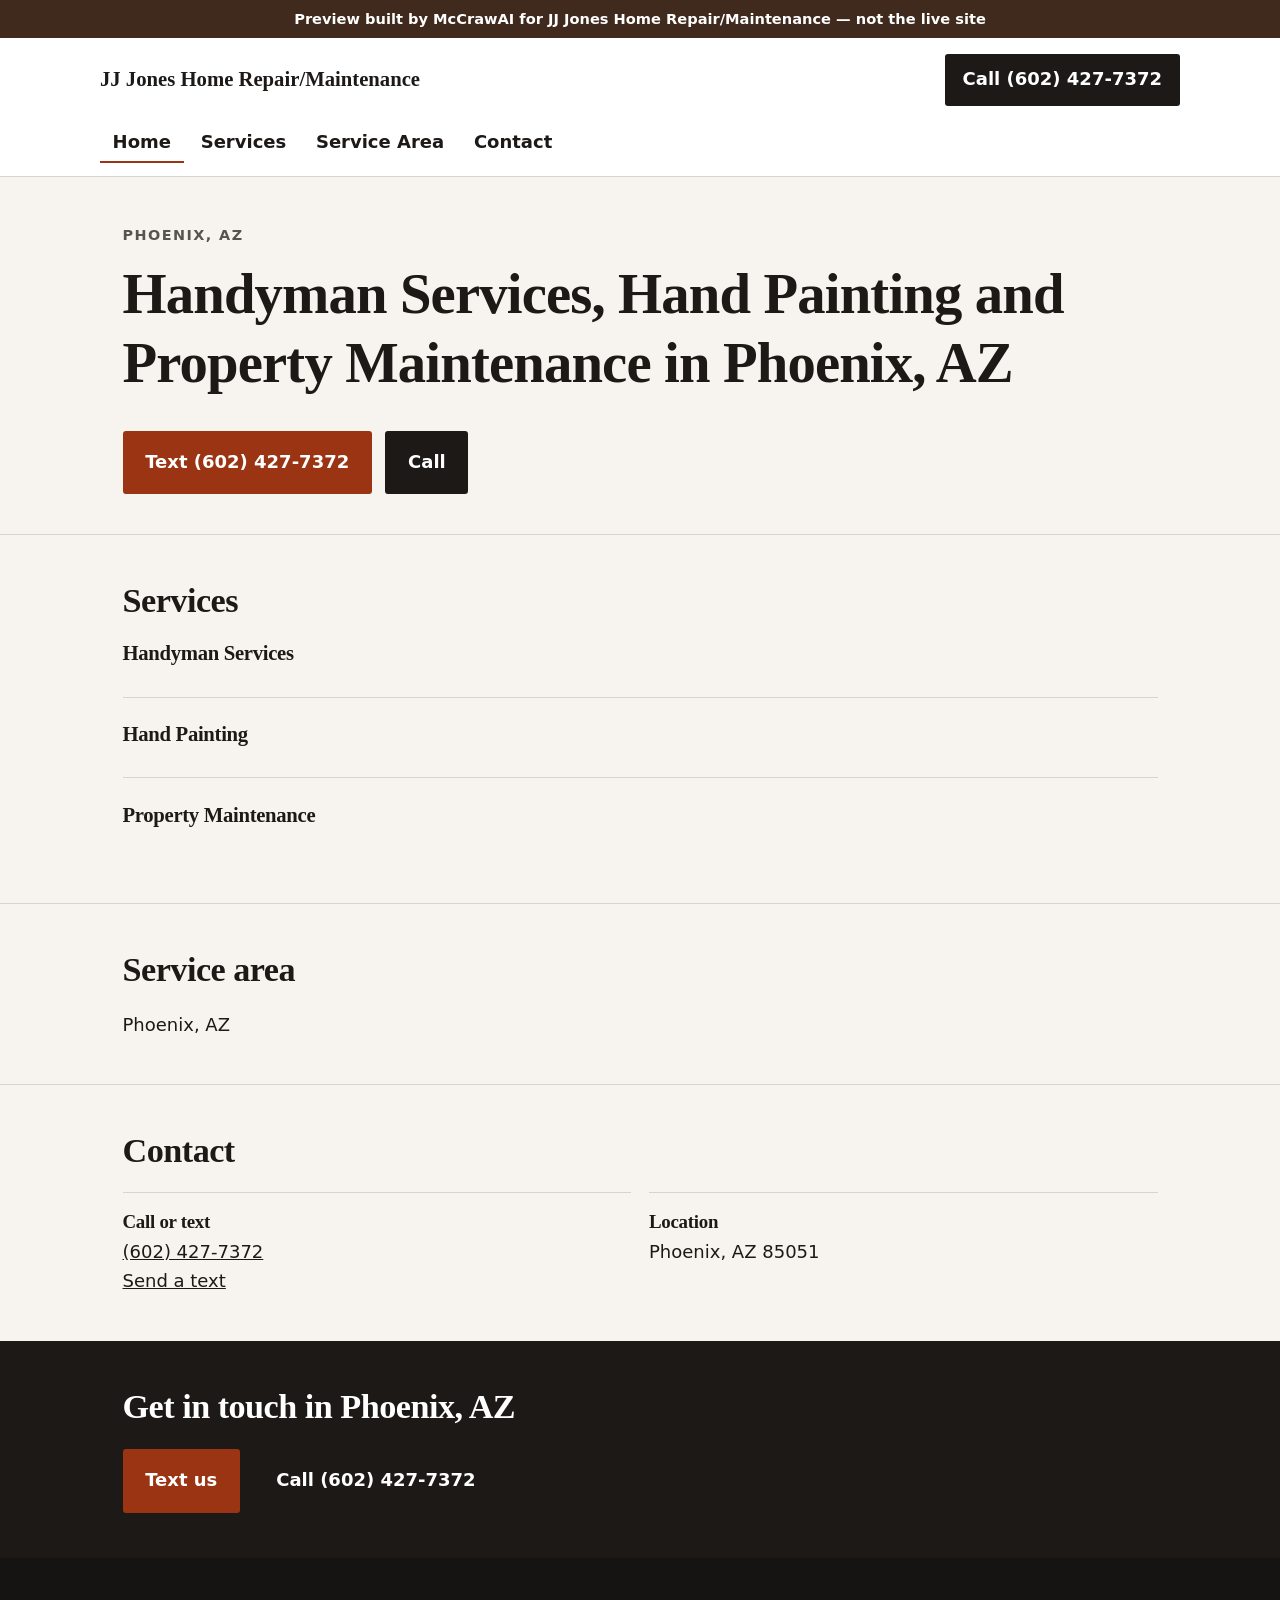
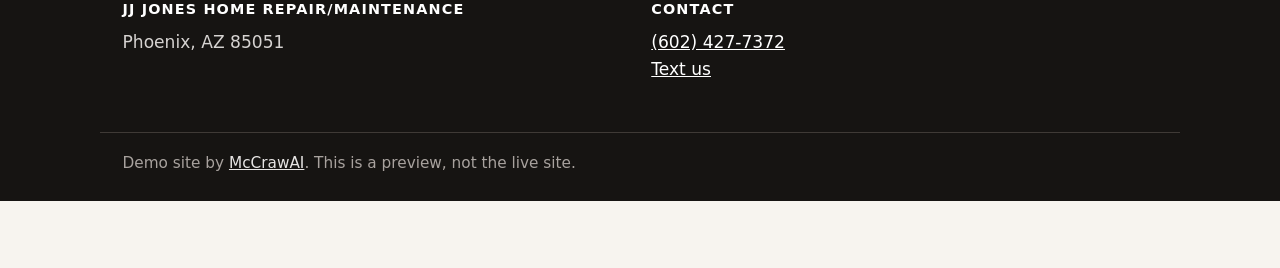
==== index.html @ 7406a606 "Publish preview demo for JJ Jones Home Repair/Maintenance" ====
<!doctype html>
<html lang="en">
<head>
<meta charset="utf-8">
<meta name="viewport" content="width=device-width,initial-scale=1">
<title>JJ Jones Home Repair/Maintenance | Phoenix, AZ 85051</title>
<meta name="description" content="JJ Jones Home Repair/Maintenance in Phoenix, AZ 85051 — Handyman Services, Hand Painting, Property Maintenance. Call (602) 427-7372.">
<meta name="robots" content="noindex,nofollow">
<link rel="canonical" href="https://mccrawaiops.github.io/demo-jj-home-repair/">
<meta property="og:site_name" content="JJ Jones Home Repair/Maintenance">
<meta property="og:title" content="JJ Jones Home Repair/Maintenance | Phoenix, AZ 85051">
<meta property="og:description" content="JJ Jones Home Repair/Maintenance in Phoenix, AZ 85051 — Handyman Services, Hand Painting, Property Maintenance. Call (602) 427-7372.">
<meta property="og:type" content="website">
<meta property="og:url" content="https://mccrawaiops.github.io/demo-jj-home-repair/">

<meta name="twitter:card" content="summary">
<meta name="theme-color" content="#1c1917">
<link rel="icon" href="img/favicon.png" type="image/png">
<link rel="apple-touch-icon" href="img/favicon.png">

<link rel="stylesheet" href="styles.css">
<script type="application/ld+json">{"@context":"https://schema.org","@graph":[{"@type":"LocalBusiness","@id":"https://mccrawaiops.github.io/demo-jj-home-repair/#business","name":"JJ Jones Home Repair/Maintenance","url":"https://mccrawaiops.github.io/demo-jj-home-repair/","telephone":"+16024277372","address":{"@type":"PostalAddress","addressLocality":"Phoenix","addressRegion":"AZ","postalCode":"85051","addressCountry":"US"},"areaServed":[{"@type":"Place","name":"Phoenix, AZ"}]},{"@type":"WebPage","@id":"https://mccrawaiops.github.io/demo-jj-home-repair/","url":"https://mccrawaiops.github.io/demo-jj-home-repair/","name":"JJ Jones Home Repair/Maintenance","about":{"@id":"https://mccrawaiops.github.io/demo-jj-home-repair/#business"}}]}</script>
</head>
<body class="has-sticky">
<div class="preview-ribbon">Preview built by McCrawAI for JJ Jones Home Repair/Maintenance — not the live site</div>
<a class="skip" href="#main">Skip to content</a>
<header class="top" id="top">
  <div class="wrap bar">
    <a href="index.html" class="brand"><span class="wordmark">JJ Jones Home Repair/Maintenance</span></a>
    <a class="callbtn" href="tel:+16024277372">Call (602) 427-7372</a>
  </div>
  <nav class="wrap nav" aria-label="Main"><a href="index.html#top" aria-current="page">Home</a><a href="index.html#services">Services</a><a href="index.html#area">Service Area</a><a href="index.html#contact">Contact</a></nav>
</header>
<main id="main">
<section class="hero"><div class="wrap hero-grid"><div><p class="eyebrow">Phoenix, AZ</p><h1>Handyman Services, Hand Painting and Property Maintenance in Phoenix, AZ</h1><div class="btns"><a class="btn" href="sms:+16024277372?&body=Hi%2C%20I%20would%20like%20to%20ask%20about%20a%20project.">Text (602) 427-7372</a><a class="btn alt" href="tel:+16024277372">Call</a></div></div></div></section>
<section class="sec" id="services"><div class="wrap"><h2>Services</h2><article class="svc"><div><h3>Handyman Services</h3></div></article><article class="svc"><div><h3>Hand Painting</h3></div></article><article class="svc"><div><h3>Property Maintenance</h3></div></article></div></section>
<section class="sec" id="area"><div class="wrap"><h2>Service area</h2><ul class="towns"><li>Phoenix, AZ</li></ul></div></section>
<section class="sec" id="contact"><div class="wrap"><h2>Contact</h2><div class="contact-list"><div class="contact-item"><h2>Call or text</h2><p><a href="tel:+16024277372">(602) 427-7372</a></p><p><a href="sms:+16024277372?&body=Hi%2C%20I%20would%20like%20to%20ask%20about%20a%20project.">Send a text</a></p></div><div class="contact-item"><h2>Location</h2><p>Phoenix, AZ 85051</p></div></div></div></section>
</main>
<section class="cta-band"><div class="wrap"><h2>Get in touch in Phoenix, AZ</h2><div class="btns"><a class="btn" href="sms:+16024277372?&body=Hi%2C%20I%20would%20like%20to%20ask%20about%20a%20project.">Text us</a><a class="btn alt" href="tel:+16024277372">Call (602) 427-7372</a></div></div></section>
<footer class="foot">
  <div class="wrap cols">
    <div>
      <h3>JJ Jones Home Repair/Maintenance</h3>
      <p>Phoenix, AZ 85051</p>
      
    </div>
    <div>
      <h3>Contact</h3>
      <p>
        <a href="tel:+16024277372">(602) 427-7372</a><br>
        <a href="sms:+16024277372?&body=Hi%2C%20I%20would%20like%20to%20ask%20about%20a%20project.">Text us</a><br>
        
      </p>
    </div>
    
  </div>
  <div class="wrap credit">Demo site by <a href="https://mccrawai.com">McCrawAI</a>. This is a preview, not the live site.</div>
</footer>
<nav class="sticky" aria-label="Quick contact"><a class="sticky-call" href="tel:+16024277372">Call (602) 427-7372</a><a class="sticky-text" href="sms:+16024277372?&body=Hi%2C%20I%20would%20like%20to%20ask%20about%20a%20project.">Text us</a></nav>
</body>
</html>
---- styles.css ----
/* Preview demo styles. System fonts only. No decorative motion. */
:root{
  --primary:#1c1917;
  --accent:#9a3412;
  --bg:#f7f4ef;
  --ink:#1c1917;
  --muted:#57534e;
  --paper:#fff;
  --line:#d6d3d1;
  --ribbon:#3f2a1d;
}
*,*::before,*::after{box-sizing:border-box}
html{font-size:18px;scroll-behavior:smooth}
body{
  margin:0;
  font-family:system-ui,-apple-system,"Segoe UI",Roboto,Arial,sans-serif;
  color:var(--ink);
  background:var(--bg);
  line-height:1.6;
  padding-bottom:0;
}
body.has-sticky{padding-bottom:3.75rem}
img{max-width:100%;height:auto;display:block}
a{color:var(--primary)}
a:focus-visible,button:focus-visible{outline:3px solid var(--accent);outline-offset:3px}
h1,h2,h3{
  font-family:Georgia,"Iowan Old Style","Palatino Linotype",Palatino,"Times New Roman",serif;
  font-weight:700;
  line-height:1.2;
  letter-spacing:-0.015em;
  color:var(--primary);
  margin:0 0 .6em;
}
h1{font-size:clamp(2rem,5vw,3.15rem)}
h2{font-size:clamp(1.45rem,3vw,1.9rem)}
h3{font-size:1.15rem}
p{margin:0 0 1em}
.wrap{max-width:1080px;margin:0 auto;padding:0 1.25rem}
.skip{position:absolute;left:-999px}
.skip:focus{left:1rem;top:1rem;background:#fff;padding:.5rem .75rem;z-index:20}

.preview-ribbon{
  background:var(--ribbon);
  color:#fff;
  text-align:center;
  font-size:.8125rem;
  font-weight:650;
  line-height:1.4;
  padding:.5rem 1rem;
}

.top{
  background:var(--paper);
  border-bottom:1px solid var(--line);
  position:sticky;
  top:0;
  z-index:5;
}
.bar{display:flex;align-items:center;justify-content:space-between;gap:1rem;padding:.85rem 0}
.brand{display:flex;align-items:center;gap:.75rem;text-decoration:none;color:var(--primary);min-width:0}
.brand img{height:48px;width:auto;max-width:220px}
.wordmark{font-family:Georgia,"Iowan Old Style",Palatino,serif;font-weight:700;font-size:1.15rem;line-height:1.2}
.callbtn{
  background:var(--primary);
  color:#fff;
  text-decoration:none;
  font-weight:700;
  padding:.65rem 1rem;
  border-radius:3px;
  white-space:nowrap;
}
.nav{display:flex;gap:.25rem;padding:0 0 .75rem;overflow-x:auto}
.nav a{text-decoration:none;color:var(--ink);font-weight:600;padding:.35rem .7rem;white-space:nowrap}
.nav a[aria-current="page"]{color:var(--primary);box-shadow:inset 0 -2px 0 var(--accent)}

.hero{padding:2.6rem 0 2.2rem}
.hero-grid{display:grid;gap:1.75rem;align-items:center}
@media(min-width:800px){
  .hero-grid.has-photo{grid-template-columns:1.05fr .95fr}
}
.eyebrow{
  font-size:.8rem;
  font-weight:700;
  letter-spacing:.1em;
  text-transform:uppercase;
  color:var(--muted);
  margin:0 0 .75rem;
}
.lead{font-size:1.15rem;max-width:36rem}
.hero-photo img{width:100%;aspect-ratio:4/3;object-fit:cover;background:var(--line)}

.btns{display:flex;flex-wrap:wrap;gap:.75rem;margin:1.25rem 0 0}
.btn{
  display:inline-block;
  background:var(--accent);
  color:#fff;
  text-decoration:none;
  font-weight:700;
  padding:.85rem 1.15rem;
  border-radius:3px;
  border:2px solid var(--accent);
}
.btn.alt{background:var(--primary);border-color:var(--primary);color:#fff}
.btn.ghost{background:transparent;color:var(--primary);border-color:var(--primary)}

.sec{padding:2.5rem 0;border-top:1px solid var(--line)}
.about{max-width:40rem}

.svc{
  display:grid;
  gap:1.25rem;
  padding:1.35rem 0;
  border-top:1px solid var(--line);
  align-items:start;
}
.svc:first-of-type{border-top:0;padding-top:0}
@media(min-width:700px){
  .svc.has-photo{grid-template-columns:220px 1fr}
}
.svc img{width:100%;aspect-ratio:4/3;object-fit:cover;background:var(--line)}
.svc h3{margin-bottom:.35rem}
.svc p{margin:0;color:var(--ink)}

.gallery{
  display:grid;
  gap:.75rem;
  grid-template-columns:repeat(auto-fit,minmax(220px,1fr));
  margin-top:1rem;
}
.gallery img{width:100%;aspect-ratio:4/3;object-fit:cover;background:var(--line)}

.towns{margin:0;padding:0;list-style:none;display:flex;flex-wrap:wrap;gap:.4rem .9rem}
.towns li{margin:0}
.hours{margin:0;padding:0;list-style:none}
.hours li{display:flex;gap:1rem;justify-content:space-between;max-width:22rem;border-bottom:1px solid var(--line);padding:.4rem 0}

.contact-list{display:grid;gap:1rem}
@media(min-width:700px){.contact-list{grid-template-columns:repeat(2,1fr)}}
.contact-item{border-top:1px solid var(--line);padding:1rem 0 0}
.contact-item h2,.contact-item h3{margin:0 0 .25rem;font-size:1.05rem}
.contact-item p{margin:0}

.cta-band{background:var(--primary);color:#f7f4ef;padding:2.5rem 0}
.cta-band h2{color:#fff}
.cta-band .btn.ghost{border-color:#fff;color:#fff}

.foot{background:#161412;color:#d6d3d1;padding:2.4rem 0 1.4rem;font-size:.95rem}
.foot a{color:#fff}
.cols{display:grid;gap:1.25rem;grid-template-columns:repeat(auto-fit,minmax(180px,1fr))}
.foot h3{color:#fff;font-family:system-ui,-apple-system,"Segoe UI",sans-serif;font-size:.8rem;letter-spacing:.08em;text-transform:uppercase;margin:0 0 .6rem}
.credit{margin-top:1.75rem;padding-top:1rem;border-top:1px solid #3f3a36;font-size:.85rem;color:#a8a29e}
.credit a{color:#e7e5e4}

.sticky{display:none}
@media(max-width:899px){
  body.has-sticky .sticky{
    display:flex;
    position:fixed;
    bottom:0;left:0;right:0;
    z-index:6;
  }
  .sticky a{
    flex:1;
    text-align:center;
    text-decoration:none;
    color:#fff;
    font-weight:800;
    padding:.95rem .5rem;
  }
  .sticky-call{background:var(--primary)}
  .sticky-text{background:var(--accent)}
}

@media(prefers-reduced-motion:reduce){
  html{scroll-behavior:auto}
  *,*::before,*::after{animation:none !important;transition:none !important}
}
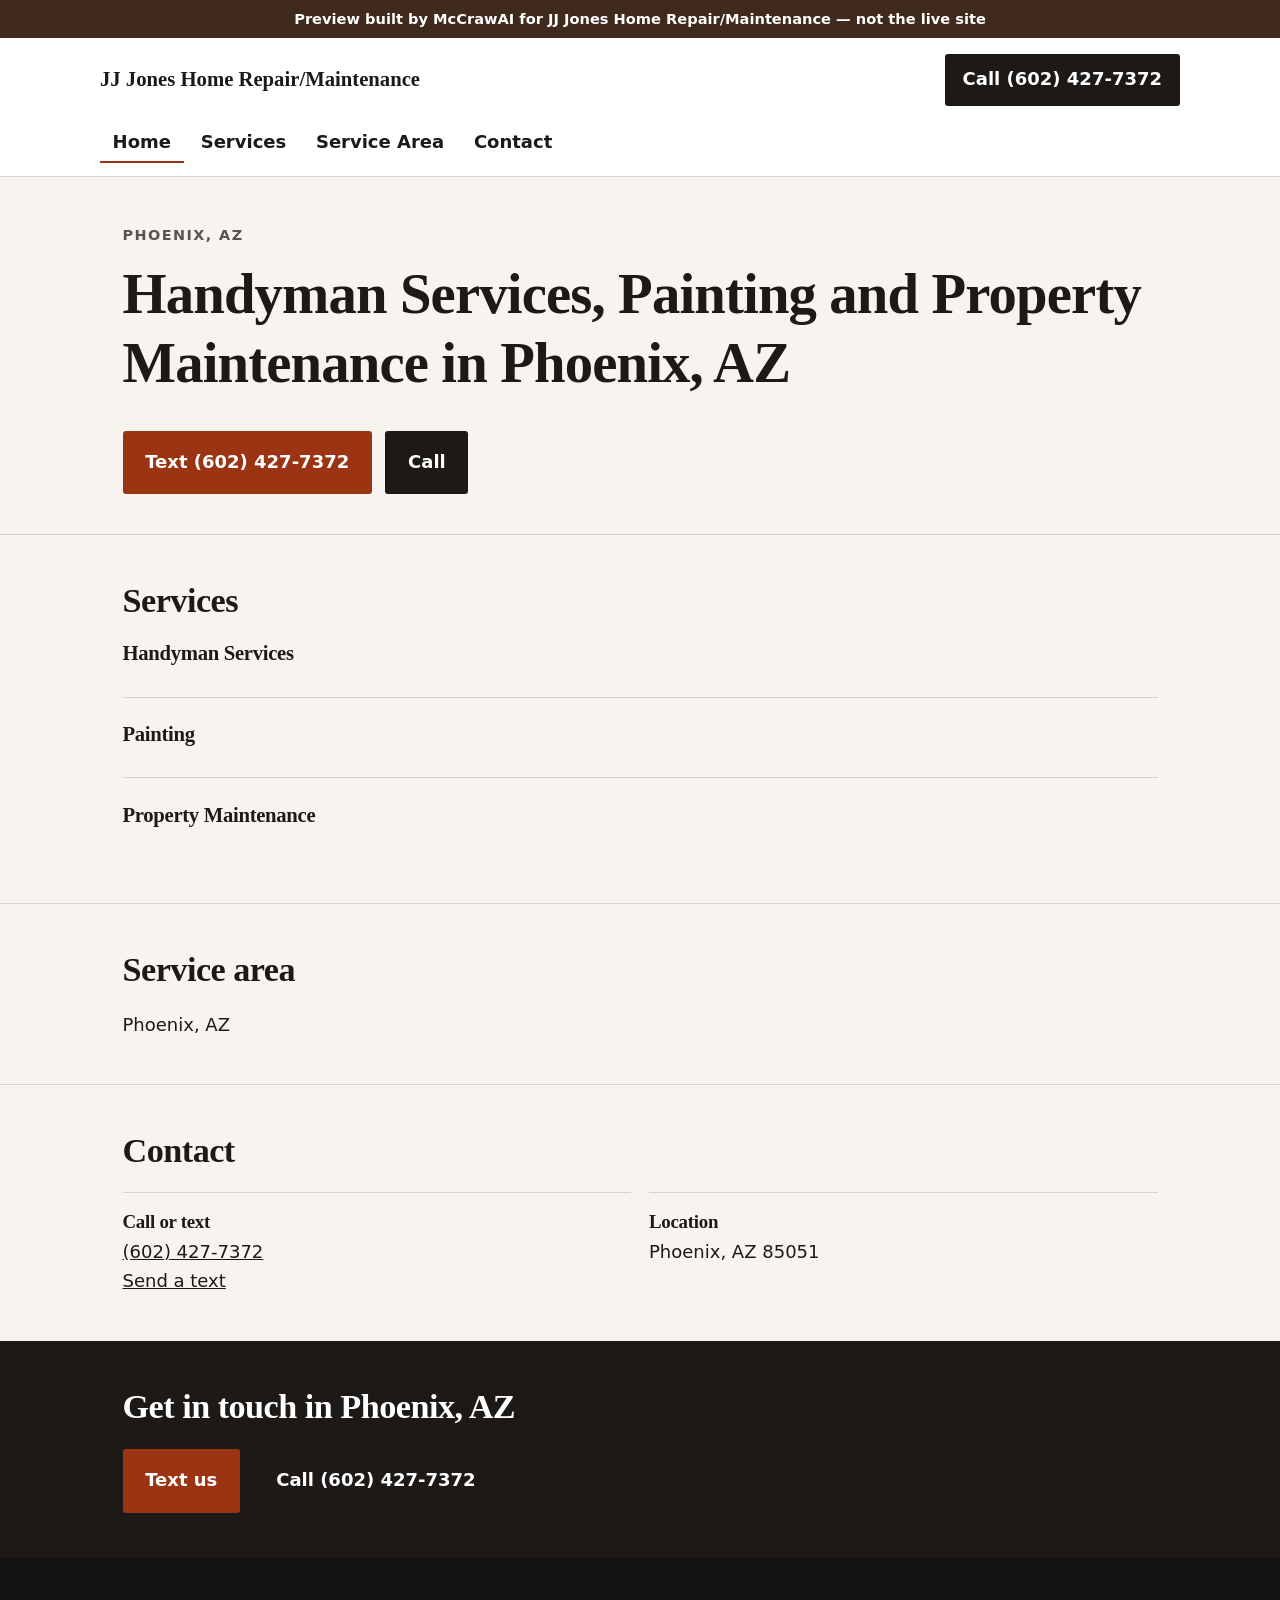
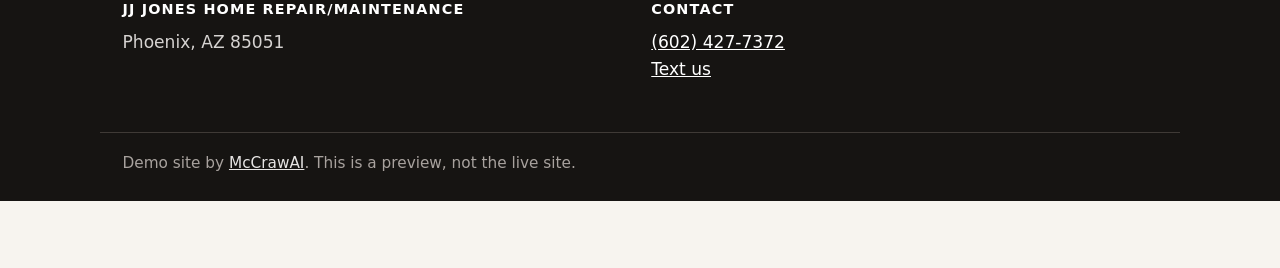
==== commit 2f5b6108: "Publish preview demo for JJ Jones Home Repair/Maintenance" ====
--- a/index.html
+++ b/index.html
@@ -4,12 +4,12 @@
 <meta charset="utf-8">
 <meta name="viewport" content="width=device-width,initial-scale=1">
 <title>JJ Jones Home Repair/Maintenance | Phoenix, AZ 85051</title>
-<meta name="description" content="JJ Jones Home Repair/Maintenance in Phoenix, AZ 85051 — Handyman Services, Hand Painting, Property Maintenance. Call (602) 427-7372.">
+<meta name="description" content="JJ Jones Home Repair/Maintenance in Phoenix, AZ 85051 — Handyman Services, Painting, Property Maintenance. Call (602) 427-7372.">
 <meta name="robots" content="noindex,nofollow">
 <link rel="canonical" href="https://mccrawaiops.github.io/demo-jj-home-repair/">
 <meta property="og:site_name" content="JJ Jones Home Repair/Maintenance">
 <meta property="og:title" content="JJ Jones Home Repair/Maintenance | Phoenix, AZ 85051">
-<meta property="og:description" content="JJ Jones Home Repair/Maintenance in Phoenix, AZ 85051 — Handyman Services, Hand Painting, Property Maintenance. Call (602) 427-7372.">
+<meta property="og:description" content="JJ Jones Home Repair/Maintenance in Phoenix, AZ 85051 — Handyman Services, Painting, Property Maintenance. Call (602) 427-7372.">
 <meta property="og:type" content="website">
 <meta property="og:url" content="https://mccrawaiops.github.io/demo-jj-home-repair/">
 
@@ -32,8 +32,8 @@
   <nav class="wrap nav" aria-label="Main"><a href="index.html#top" aria-current="page">Home</a><a href="index.html#services">Services</a><a href="index.html#area">Service Area</a><a href="index.html#contact">Contact</a></nav>
 </header>
 <main id="main">
-<section class="hero"><div class="wrap hero-grid"><div><p class="eyebrow">Phoenix, AZ</p><h1>Handyman Services, Hand Painting and Property Maintenance in Phoenix, AZ</h1><div class="btns"><a class="btn" href="sms:+16024277372?&body=Hi%2C%20I%20would%20like%20to%20ask%20about%20a%20project.">Text (602) 427-7372</a><a class="btn alt" href="tel:+16024277372">Call</a></div></div></div></section>
-<section class="sec" id="services"><div class="wrap"><h2>Services</h2><article class="svc"><div><h3>Handyman Services</h3></div></article><article class="svc"><div><h3>Hand Painting</h3></div></article><article class="svc"><div><h3>Property Maintenance</h3></div></article></div></section>
+<section class="hero"><div class="wrap hero-grid"><div><p class="eyebrow">Phoenix, AZ</p><h1>Handyman Services, Painting and Property Maintenance in Phoenix, AZ</h1><div class="btns"><a class="btn" href="sms:+16024277372?&body=Hi%2C%20I%20would%20like%20to%20ask%20about%20a%20project.">Text (602) 427-7372</a><a class="btn alt" href="tel:+16024277372">Call</a></div></div></div></section>
+<section class="sec" id="services"><div class="wrap"><h2>Services</h2><article class="svc"><div><h3>Handyman Services</h3></div></article><article class="svc"><div><h3>Painting</h3></div></article><article class="svc"><div><h3>Property Maintenance</h3></div></article></div></section>
 <section class="sec" id="area"><div class="wrap"><h2>Service area</h2><ul class="towns"><li>Phoenix, AZ</li></ul></div></section>
 <section class="sec" id="contact"><div class="wrap"><h2>Contact</h2><div class="contact-list"><div class="contact-item"><h2>Call or text</h2><p><a href="tel:+16024277372">(602) 427-7372</a></p><p><a href="sms:+16024277372?&body=Hi%2C%20I%20would%20like%20to%20ask%20about%20a%20project.">Send a text</a></p></div><div class="contact-item"><h2>Location</h2><p>Phoenix, AZ 85051</p></div></div></div></section>
 </main>
--- a/styles.css
+++ b/styles.css
@@ -7,6 +7,8 @@
   --muted:#57534e;
   --paper:#fff;
   --line:#d6d3d1;
+  --header:#fff;
+  --header-ink:#1c1917;
   --ribbon:#3f2a1d;
 }
 *,*::before,*::after{box-sizing:border-box}
@@ -50,14 +52,15 @@
 }
 
 .top{
-  background:var(--paper);
+  background:var(--header);
   border-bottom:1px solid var(--line);
   position:sticky;
   top:0;
   z-index:5;
+  color:var(--header-ink);
 }
 .bar{display:flex;align-items:center;justify-content:space-between;gap:1rem;padding:.85rem 0}
-.brand{display:flex;align-items:center;gap:.75rem;text-decoration:none;color:var(--primary);min-width:0}
+.brand{display:flex;align-items:center;gap:.75rem;text-decoration:none;color:var(--header-ink);min-width:0}
 .brand img{height:48px;width:auto;max-width:220px}
 .wordmark{font-family:Georgia,"Iowan Old Style",Palatino,serif;font-weight:700;font-size:1.15rem;line-height:1.2}
 .callbtn{
@@ -70,7 +73,7 @@
   white-space:nowrap;
 }
 .nav{display:flex;gap:.25rem;padding:0 0 .75rem;overflow-x:auto}
-.nav a{text-decoration:none;color:var(--ink);font-weight:600;padding:.35rem .7rem;white-space:nowrap}
+.nav a{text-decoration:none;color:var(--header-ink);font-weight:600;padding:.35rem .7rem;white-space:nowrap}
 .nav a[aria-current="page"]{color:var(--primary);box-shadow:inset 0 -2px 0 var(--accent)}
 
 .hero{padding:2.6rem 0 2.2rem}
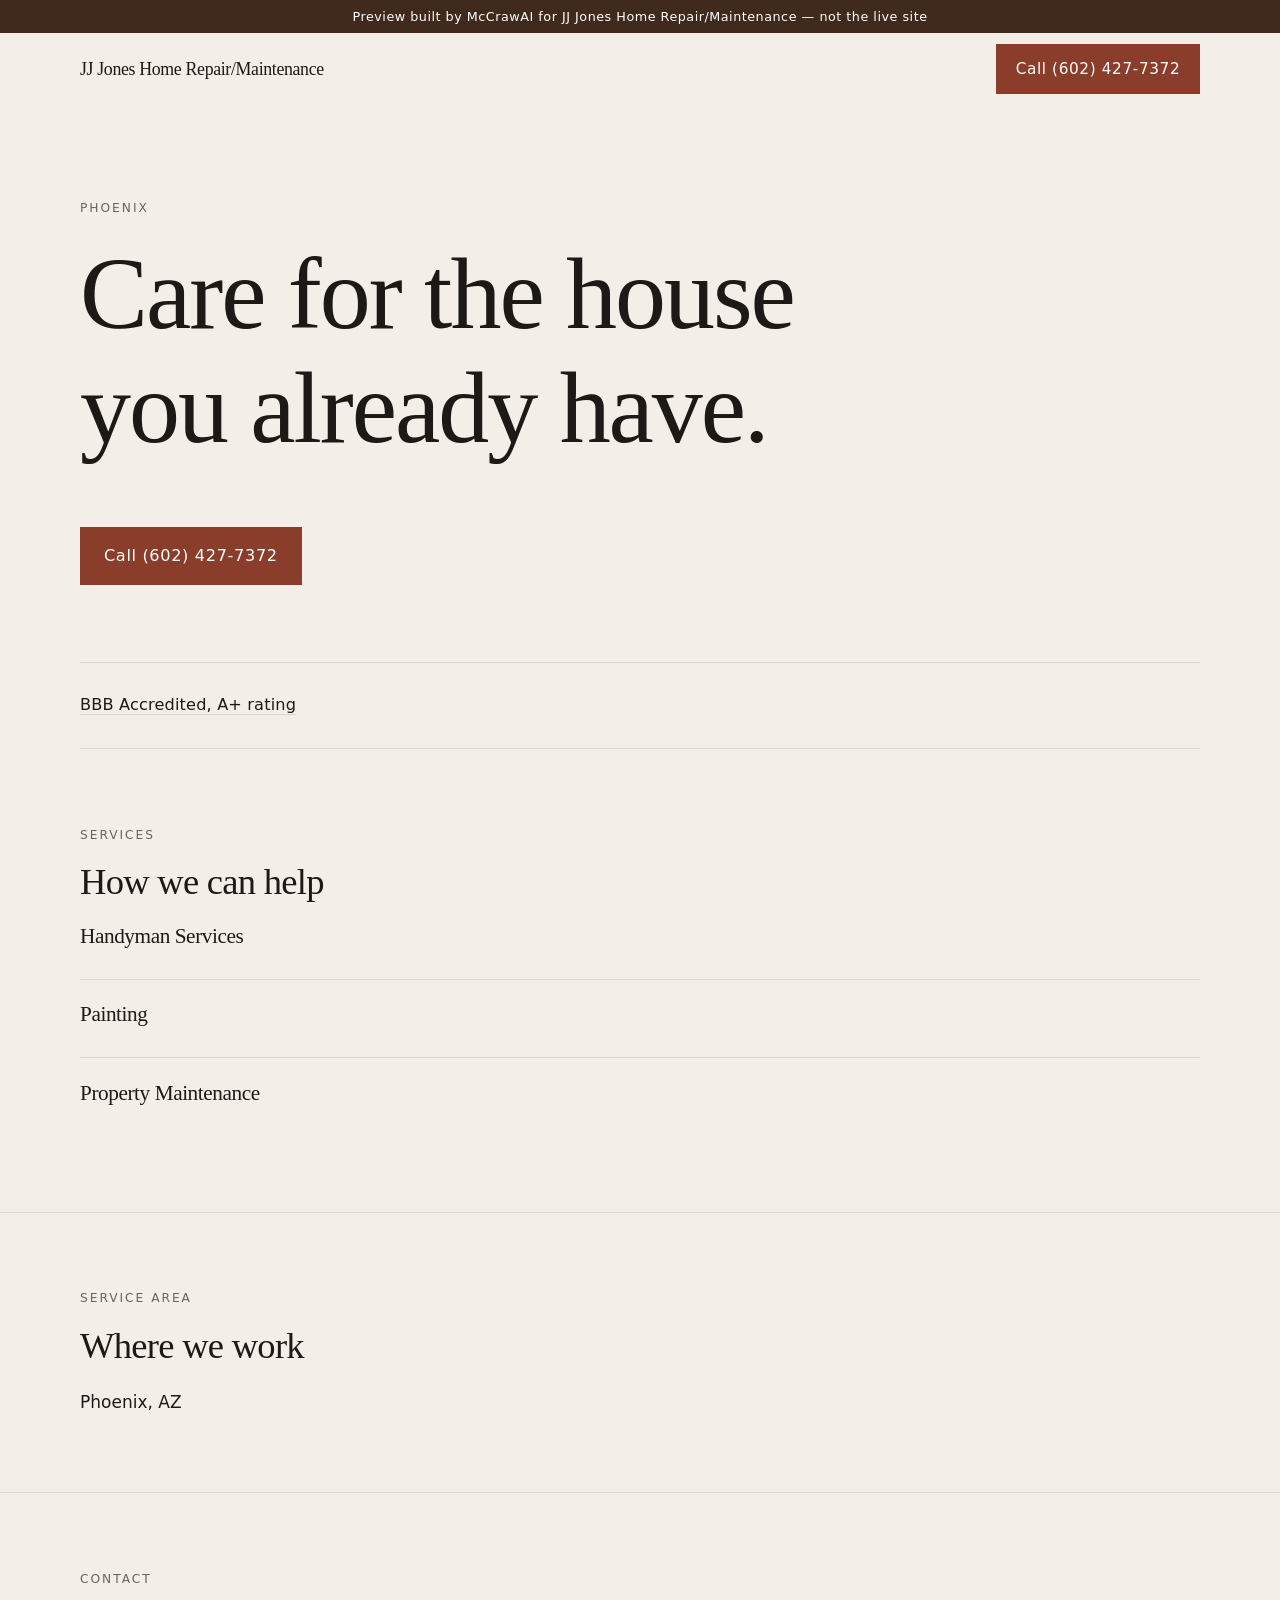
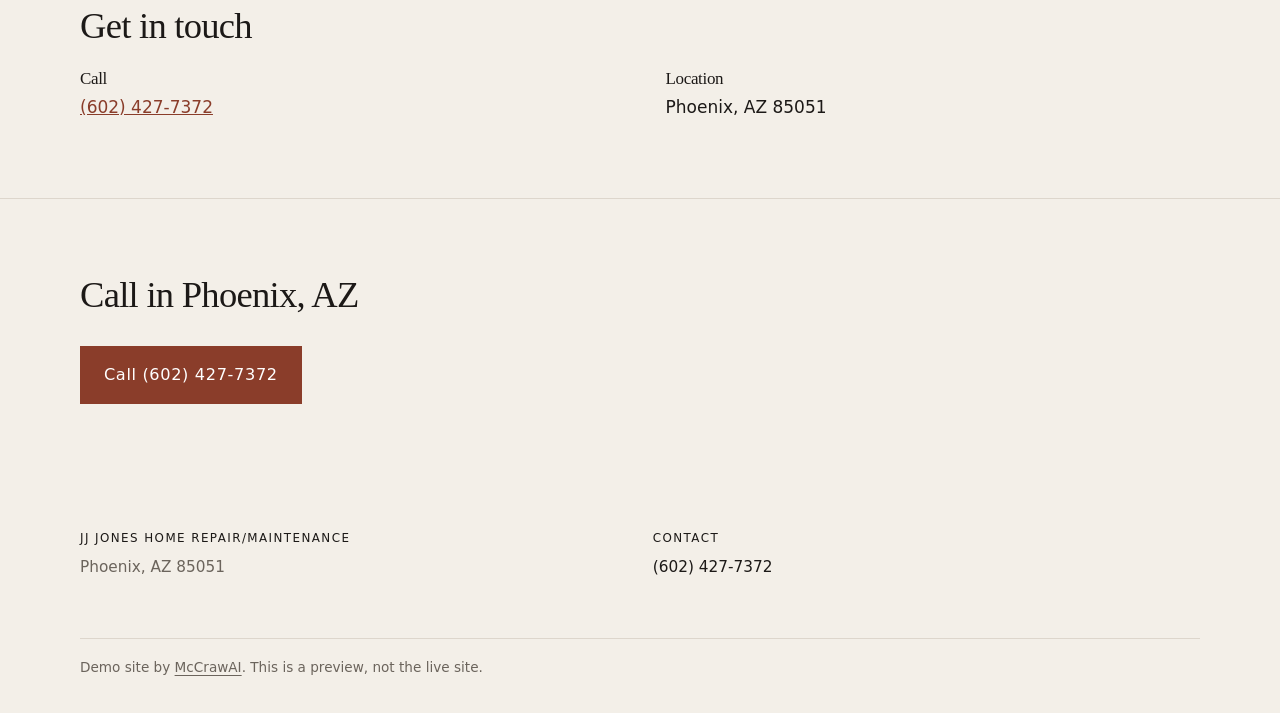
==== commit 089eac7c: "Publish preview demo for JJ Jones Home Repair/Maintenance" ====
--- a/index.html
+++ b/index.html
@@ -4,24 +4,24 @@
 <meta charset="utf-8">
 <meta name="viewport" content="width=device-width,initial-scale=1">
 <title>JJ Jones Home Repair/Maintenance | Phoenix, AZ 85051</title>
-<meta name="description" content="JJ Jones Home Repair/Maintenance in Phoenix, AZ 85051 — Handyman Services, Painting, Property Maintenance. Call (602) 427-7372.">
+<meta name="description" content="JJ Jones Home Repair/Maintenance in Phoenix, AZ 85051 — Care for the house you already have. Call (602) 427-7372.">
 <meta name="robots" content="noindex,nofollow">
 <link rel="canonical" href="https://mccrawaiops.github.io/demo-jj-home-repair/">
 <meta property="og:site_name" content="JJ Jones Home Repair/Maintenance">
 <meta property="og:title" content="JJ Jones Home Repair/Maintenance | Phoenix, AZ 85051">
-<meta property="og:description" content="JJ Jones Home Repair/Maintenance in Phoenix, AZ 85051 — Handyman Services, Painting, Property Maintenance. Call (602) 427-7372.">
+<meta property="og:description" content="JJ Jones Home Repair/Maintenance in Phoenix, AZ 85051 — Care for the house you already have. Call (602) 427-7372.">
 <meta property="og:type" content="website">
 <meta property="og:url" content="https://mccrawaiops.github.io/demo-jj-home-repair/">
 
 <meta name="twitter:card" content="summary">
-<meta name="theme-color" content="#1c1917">
+<meta name="theme-color" content="#f3efe8">
 <link rel="icon" href="img/favicon.png" type="image/png">
 <link rel="apple-touch-icon" href="img/favicon.png">
 
 <link rel="stylesheet" href="styles.css">
 <script type="application/ld+json">{"@context":"https://schema.org","@graph":[{"@type":"LocalBusiness","@id":"https://mccrawaiops.github.io/demo-jj-home-repair/#business","name":"JJ Jones Home Repair/Maintenance","url":"https://mccrawaiops.github.io/demo-jj-home-repair/","telephone":"+16024277372","address":{"@type":"PostalAddress","addressLocality":"Phoenix","addressRegion":"AZ","postalCode":"85051","addressCountry":"US"},"areaServed":[{"@type":"Place","name":"Phoenix, AZ"}]},{"@type":"WebPage","@id":"https://mccrawaiops.github.io/demo-jj-home-repair/","url":"https://mccrawaiops.github.io/demo-jj-home-repair/","name":"JJ Jones Home Repair/Maintenance","about":{"@id":"https://mccrawaiops.github.io/demo-jj-home-repair/#business"}}]}</script>
 </head>
-<body class="has-sticky">
+<body class="layout-typographic base-light">
 <div class="preview-ribbon">Preview built by McCrawAI for JJ Jones Home Repair/Maintenance — not the live site</div>
 <a class="skip" href="#main">Skip to content</a>
 <header class="top" id="top">
@@ -29,15 +29,15 @@
     <a href="index.html" class="brand"><span class="wordmark">JJ Jones Home Repair/Maintenance</span></a>
     <a class="callbtn" href="tel:+16024277372">Call (602) 427-7372</a>
   </div>
-  <nav class="wrap nav" aria-label="Main"><a href="index.html#top" aria-current="page">Home</a><a href="index.html#services">Services</a><a href="index.html#area">Service Area</a><a href="index.html#contact">Contact</a></nav>
 </header>
 <main id="main">
-<section class="hero"><div class="wrap hero-grid"><div><p class="eyebrow">Phoenix, AZ</p><h1>Handyman Services, Painting and Property Maintenance in Phoenix, AZ</h1><div class="btns"><a class="btn" href="sms:+16024277372?&body=Hi%2C%20I%20would%20like%20to%20ask%20about%20a%20project.">Text (602) 427-7372</a><a class="btn alt" href="tel:+16024277372">Call</a></div></div></div></section>
-<section class="sec" id="services"><div class="wrap"><h2>Services</h2><article class="svc"><div><h3>Handyman Services</h3></div></article><article class="svc"><div><h3>Painting</h3></div></article><article class="svc"><div><h3>Property Maintenance</h3></div></article></div></section>
-<section class="sec" id="area"><div class="wrap"><h2>Service area</h2><ul class="towns"><li>Phoenix, AZ</li></ul></div></section>
-<section class="sec" id="contact"><div class="wrap"><h2>Contact</h2><div class="contact-list"><div class="contact-item"><h2>Call or text</h2><p><a href="tel:+16024277372">(602) 427-7372</a></p><p><a href="sms:+16024277372?&body=Hi%2C%20I%20would%20like%20to%20ask%20about%20a%20project.">Send a text</a></p></div><div class="contact-item"><h2>Location</h2><p>Phoenix, AZ 85051</p></div></div></div></section>
+<section class="hero"><div class="wrap hero-inner"><p class="eyebrow">Phoenix</p><h1>Care for the house you already have.</h1><div class="btns"><a class="btn" href="tel:+16024277372">Call (602) 427-7372</a></div></div></section>
+<section class="trust-band" id="trust"><div class="wrap"><div class="trust"><div class="trust-item"><p><a href="https://www.bbb.org/us/az/phoenix/category/handyman/accredited" rel="noopener" target="_blank">BBB Accredited, A+ rating</a></p></div></div></div></section>
+<section class="sec" id="services"><div class="wrap"><p class="kicker">Services</p><h2>How we can help</h2><div class="svcs"><article class="svc"><h3>Handyman Services</h3></article><article class="svc"><h3>Painting</h3></article><article class="svc"><h3>Property Maintenance</h3></article></div></div></section>
+<section class="sec" id="area"><div class="wrap"><p class="kicker">Service area</p><h2>Where we work</h2><ul class="towns"><li>Phoenix, AZ</li></ul></div></section>
+<section class="sec" id="contact"><div class="wrap"><p class="kicker">Contact</p><h2>Get in touch</h2><div class="contact-list"><div class="contact-item"><h2>Call</h2><p><a href="tel:+16024277372">(602) 427-7372</a></p></div><div class="contact-item"><h2>Location</h2><p>Phoenix, AZ 85051</p></div></div></div></section>
 </main>
-<section class="cta-band"><div class="wrap"><h2>Get in touch in Phoenix, AZ</h2><div class="btns"><a class="btn" href="sms:+16024277372?&body=Hi%2C%20I%20would%20like%20to%20ask%20about%20a%20project.">Text us</a><a class="btn alt" href="tel:+16024277372">Call (602) 427-7372</a></div></div></section>
+<section class="cta-band"><div class="wrap"><h2>Call in Phoenix, AZ</h2><div class="btns"><a class="btn" href="tel:+16024277372">Call (602) 427-7372</a></div></div></section>
 <footer class="foot">
   <div class="wrap cols">
     <div>
@@ -49,7 +49,6 @@
       <h3>Contact</h3>
       <p>
         <a href="tel:+16024277372">(602) 427-7372</a><br>
-        <a href="sms:+16024277372?&body=Hi%2C%20I%20would%20like%20to%20ask%20about%20a%20project.">Text us</a><br>
         
       </p>
     </div>
@@ -57,6 +56,5 @@
   </div>
   <div class="wrap credit">Demo site by <a href="https://mccrawai.com">McCrawAI</a>. This is a preview, not the live site.</div>
 </footer>
-<nav class="sticky" aria-label="Quick contact"><a class="sticky-call" href="tel:+16024277372">Call (602) 427-7372</a><a class="sticky-text" href="sms:+16024277372?&body=Hi%2C%20I%20would%20like%20to%20ask%20about%20a%20project.">Text us</a></nav>
 </body>
 </html>
--- a/styles.css
+++ b/styles.css
@@ -1,180 +1,278 @@
-/* Preview demo styles. System fonts only. No decorative motion. */
+@font-face{font-family:'Source Serif 4';font-style:normal;font-weight:200 900;font-display:swap;src:url('fonts/source-serif-4.woff2') format('woff2')}
+@font-face{font-family:'Source Sans 3';font-style:normal;font-weight:200 900;font-display:swap;src:url('fonts/source-sans-3.woff2') format('woff2')}
+:root{--font-head:'Source Serif 4', Georgia, "Times New Roman", serif;--font-body:'Source Sans 3', system-ui, -apple-system, sans-serif;}
+
+/* Prospect demo styles. Two typefaces per site, injected as --font-head and --font-body. */
 :root{
   --primary:#1c1917;
-  --accent:#9a3412;
-  --bg:#f7f4ef;
+  --accent:#8a3d2a;
+  --bg:#f3efe8;
   --ink:#1c1917;
-  --muted:#57534e;
-  --paper:#fff;
-  --line:#d6d3d1;
-  --header:#fff;
+  --muted:#6b645c;
+  --paper:#fffcf7;
+  --line:#ddd6cc;
+  --header:#f3efe8;
   --header-ink:#1c1917;
   --ribbon:#3f2a1d;
+  --font-head:Georgia,"Iowan Old Style","Times New Roman",serif;
+  --font-body:system-ui,-apple-system,"Segoe UI",sans-serif;
+  --header-h:4.25rem;
 }
 *,*::before,*::after{box-sizing:border-box}
-html{font-size:18px;scroll-behavior:smooth}
+html{font-size:17px;-webkit-text-size-adjust:100%}
 body{
   margin:0;
-  font-family:system-ui,-apple-system,"Segoe UI",Roboto,Arial,sans-serif;
+  font-family:var(--font-body);
+  font-weight:400;
   color:var(--ink);
   background:var(--bg);
   line-height:1.6;
-  padding-bottom:0;
-}
-body.has-sticky{padding-bottom:3.75rem}
+  letter-spacing:0;
+}
 img{max-width:100%;height:auto;display:block}
-a{color:var(--primary)}
-a:focus-visible,button:focus-visible{outline:3px solid var(--accent);outline-offset:3px}
+a{color:var(--accent)}
+a:focus-visible,button:focus-visible{outline:2px solid var(--accent);outline-offset:3px}
 h1,h2,h3{
-  font-family:Georgia,"Iowan Old Style","Palatino Linotype",Palatino,"Times New Roman",serif;
-  font-weight:700;
-  line-height:1.2;
-  letter-spacing:-0.015em;
+  font-family:var(--font-head);
+  font-weight:500;
+  line-height:1.12;
+  letter-spacing:-0.02em;
   color:var(--primary);
   margin:0 0 .6em;
 }
-h1{font-size:clamp(2rem,5vw,3.15rem)}
-h2{font-size:clamp(1.45rem,3vw,1.9rem)}
+h1{font-size:clamp(2.25rem,8vw,4.75rem);font-weight:500;max-width:18ch}
+h2{font-size:clamp(1.5rem,3.2vw,2.15rem)}
 h3{font-size:1.15rem}
 p{margin:0 0 1em}
-.wrap{max-width:1080px;margin:0 auto;padding:0 1.25rem}
+.wrap{width:min(1120px,100% - 2.5rem);margin-inline:auto}
 .skip{position:absolute;left:-999px}
-.skip:focus{left:1rem;top:1rem;background:#fff;padding:.5rem .75rem;z-index:20}
+.skip:focus{left:1rem;top:1rem;background:var(--paper);color:var(--ink);padding:.5rem .75rem;z-index:30}
 
 .preview-ribbon{
   background:var(--ribbon);
   color:#fff;
   text-align:center;
-  font-size:.8125rem;
-  font-weight:650;
+  font-size:.75rem;
+  font-weight:500;
+  letter-spacing:.04em;
   line-height:1.4;
-  padding:.5rem 1rem;
+  padding:.45rem 1rem;
 }
 
 .top{
   background:var(--header);
-  border-bottom:1px solid var(--line);
+  color:var(--header-ink);
   position:sticky;
   top:0;
-  z-index:5;
-  color:var(--header-ink);
-}
-.bar{display:flex;align-items:center;justify-content:space-between;gap:1rem;padding:.85rem 0}
-.brand{display:flex;align-items:center;gap:.75rem;text-decoration:none;color:var(--header-ink);min-width:0}
-.brand img{height:48px;width:auto;max-width:220px}
-.wordmark{font-family:Georgia,"Iowan Old Style",Palatino,serif;font-weight:700;font-size:1.15rem;line-height:1.2}
+  z-index:8;
+}
+.bar{
+  display:flex;
+  align-items:center;
+  justify-content:space-between;
+  gap:1.25rem;
+  min-height:var(--header-h);
+  padding:.6rem 0;
+}
+.brand{display:flex;align-items:center;gap:.8rem;text-decoration:none;color:var(--header-ink);min-width:0}
+.brand img{height:44px;width:auto;max-width:200px}
+.wordmark{font-family:var(--font-head);font-weight:500;font-size:1.05rem;line-height:1.2;letter-spacing:-0.02em}
 .callbtn{
-  background:var(--primary);
+  background:var(--accent);
   color:#fff;
   text-decoration:none;
-  font-weight:700;
-  padding:.65rem 1rem;
-  border-radius:3px;
+  font-weight:500;
+  font-size:.9rem;
+  letter-spacing:.04em;
+  padding:.7rem 1.1rem;
   white-space:nowrap;
-}
-.nav{display:flex;gap:.25rem;padding:0 0 .75rem;overflow-x:auto}
-.nav a{text-decoration:none;color:var(--header-ink);font-weight:600;padding:.35rem .7rem;white-space:nowrap}
-.nav a[aria-current="page"]{color:var(--primary);box-shadow:inset 0 -2px 0 var(--accent)}
-
-.hero{padding:2.6rem 0 2.2rem}
-.hero-grid{display:grid;gap:1.75rem;align-items:center}
-@media(min-width:800px){
-  .hero-grid.has-photo{grid-template-columns:1.05fr .95fr}
-}
+  border:1px solid var(--accent);
+  transition:opacity .5s ease;
+}
+.callbtn:hover{opacity:.86}
+
+/* Hero */
+.hero{position:relative;isolation:isolate}
+.hero-inner{padding:4.5rem 0 4rem}
 .eyebrow{
-  font-size:.8rem;
-  font-weight:700;
-  letter-spacing:.1em;
+  font-family:var(--font-body);
+  font-size:.72rem;
+  font-weight:500;
+  letter-spacing:.16em;
   text-transform:uppercase;
   color:var(--muted);
-  margin:0 0 .75rem;
-}
-.lead{font-size:1.15rem;max-width:36rem}
-.hero-photo img{width:100%;aspect-ratio:4/3;object-fit:cover;background:var(--line)}
-
-.btns{display:flex;flex-wrap:wrap;gap:.75rem;margin:1.25rem 0 0}
+  margin:0 0 1.1rem;
+}
+.lead{font-size:1.05rem;max-width:32rem;color:var(--ink);margin:0 0 0}
+.hero .lead{margin-top:1.15rem;max-width:28rem}
+.btns{display:flex;flex-wrap:wrap;gap:.75rem;margin:1.75rem 0 0}
 .btn{
   display:inline-block;
   background:var(--accent);
   color:#fff;
   text-decoration:none;
-  font-weight:700;
-  padding:.85rem 1.15rem;
-  border-radius:3px;
-  border:2px solid var(--accent);
-}
-.btn.alt{background:var(--primary);border-color:var(--primary);color:#fff}
-.btn.ghost{background:transparent;color:var(--primary);border-color:var(--primary)}
-
-.sec{padding:2.5rem 0;border-top:1px solid var(--line)}
-.about{max-width:40rem}
-
-.svc{
+  font-weight:500;
+  font-size:.95rem;
+  letter-spacing:.04em;
+  padding:.9rem 1.35rem;
+  border:1px solid var(--accent);
+  transition:opacity .5s ease,background .5s ease,color .5s ease;
+}
+.btn:hover{opacity:.88}
+.btn.ghost{background:transparent;color:var(--ink);border-color:var(--line)}
+
+/* Full-bleed photo hero */
+.hero-bleed{
+  min-height:calc(100svh - 6.5rem);
+  display:flex;
+  align-items:flex-end;
+  color:#f8f6f1;
+}
+.hero-bleed .hero-media{
+  position:absolute;
+  inset:0;
+  z-index:-1;
+  overflow:hidden;
+  background:#1a1917;
+}
+.hero-bleed .hero-media img{
+  width:100%;
+  height:100%;
+  object-fit:cover;
+  object-position:center;
+  transform:scale(1.04);
+  animation:hero-settle 1.8s ease-out both;
+}
+.hero-bleed::after{
+  content:"";
+  position:absolute;
+  inset:0;
+  z-index:-1;
+  background:linear-gradient(180deg,rgba(10,10,10,.18) 0%,rgba(10,10,10,.28) 40%,rgba(10,10,10,.72) 100%);
+  pointer-events:none;
+}
+.hero-bleed .hero-inner,.hero-bleed .hero-copy{width:min(1120px,100% - 2.5rem);margin-inline:auto;padding:5rem 0 4.25rem;position:relative}
+.hero-bleed h1,.hero-bleed .eyebrow,.hero-bleed .lead{color:#f8f6f1}
+.hero-bleed .eyebrow{color:rgba(248,246,241,.78)}
+.hero-bleed .lead{color:rgba(248,246,241,.86)}
+.hero-bleed .btn{background:#fff;color:#161412;border-color:#fff}
+@keyframes hero-settle{from{transform:scale(1.08);opacity:.7}to{transform:scale(1.04);opacity:1}}
+@keyframes fade-up{from{opacity:0;transform:translateY(.6rem)}to{opacity:1;transform:none}}
+.hero-bleed .hero-copy{animation:fade-up 1s ease both .2s}
+
+/* Typographic / industrial heroes (no photo) */
+.layout-typographic .hero-inner,
+.layout-industrial .hero-inner{padding:5.5rem 0 4.5rem}
+.layout-typographic h1{font-size:clamp(2.6rem,11vw,6rem);max-width:14ch;font-weight:500}
+.layout-industrial h1{font-size:clamp(2.4rem,9vw,5.25rem);max-width:16ch;letter-spacing:-0.03em;font-weight:600}
+.layout-crisp h1{font-family:var(--font-head);letter-spacing:-0.04em;font-weight:500;max-width:16ch}
+.layout-editorial h1{font-weight:500;font-style:italic;letter-spacing:-0.03em}
+.layout-editorial .wordmark{font-style:normal}
+
+/* Sections */
+.sec{padding:4.5rem 0}
+.sec + .sec{border-top:1px solid var(--line)}
+.kicker{
+  font-size:.72rem;
+  font-weight:500;
+  letter-spacing:.16em;
+  text-transform:uppercase;
+  color:var(--muted);
+  margin:0 0 1rem;
+}
+.about{max-width:38rem}
+.about p{font-size:1.05rem}
+
+/* Trust */
+.trust{
   display:grid;
-  gap:1.25rem;
-  padding:1.35rem 0;
+  gap:1.25rem 2.5rem;
+  padding:1.5rem 0;
   border-top:1px solid var(--line);
-  align-items:start;
-}
+  border-bottom:1px solid var(--line);
+}
+@media(min-width:700px){
+  .trust{grid-template-columns:repeat(auto-fit,minmax(180px,1fr));padding:1.75rem 0}
+}
+.trust-item{min-width:0}
+.trust-item p{margin:0;font-size:.95rem;letter-spacing:.01em}
+.trust-item a{color:inherit;text-decoration:none;border-bottom:1px solid var(--line)}
+.hero-bleed + .trust-band{background:var(--bg)}
+.trust-band{padding:0}
+.trust-band .wrap{padding-top:0;padding-bottom:0}
+
+/* Reviews */
+.reviews{display:grid;gap:2.5rem}
+@media(min-width:800px){
+  .reviews{grid-template-columns:repeat(3,1fr);gap:2.75rem}
+}
+blockquote.review{margin:0}
+.review p{font-family:var(--font-head);font-size:1.15rem;line-height:1.45;margin:0 0 1.1rem;color:var(--ink)}
+.review footer{font-family:var(--font-body);font-size:.8rem;letter-spacing:.06em;text-transform:uppercase;color:var(--muted)}
+.review footer a{color:var(--muted);text-decoration:none;border-bottom:1px solid var(--line)}
+
+/* Services */
+.svcs{display:grid;gap:0}
+.svc{padding:1.4rem 0;border-top:1px solid var(--line)}
 .svc:first-of-type{border-top:0;padding-top:0}
-@media(min-width:700px){
-  .svc.has-photo{grid-template-columns:220px 1fr}
-}
-.svc img{width:100%;aspect-ratio:4/3;object-fit:cover;background:var(--line)}
-.svc h3{margin-bottom:.35rem}
-.svc p{margin:0;color:var(--ink)}
-
-.gallery{
-  display:grid;
-  gap:.75rem;
-  grid-template-columns:repeat(auto-fit,minmax(220px,1fr));
-  margin-top:1rem;
-}
-.gallery img{width:100%;aspect-ratio:4/3;object-fit:cover;background:var(--line)}
-
-.towns{margin:0;padding:0;list-style:none;display:flex;flex-wrap:wrap;gap:.4rem .9rem}
+.svc h3{margin:0 0 .35rem;font-size:1.25rem}
+.svc p{margin:0;max-width:36rem;color:var(--ink)}
+.layout-crisp .svcs{grid-template-columns:1fr;gap:0}
+@media(min-width:800px){
+  .layout-crisp .svcs,
+  .layout-industrial .svcs{grid-template-columns:repeat(2,1fr);gap:0 3rem}
+  .layout-crisp .svc,
+  .layout-industrial .svc{border-top:1px solid var(--line);padding:1.5rem 0}
+}
+.layout-editorial .svc h3{font-style:italic}
+
+/* Work */
+.gallery{display:grid;gap:.35rem;margin-top:1.5rem}
+.gallery figure{margin:0}
+.gallery img{width:100%;aspect-ratio:16/10;object-fit:cover;background:var(--line)}
+.layout-cinematic .gallery{grid-template-columns:1fr}
+.layout-cinematic .gallery img{aspect-ratio:16/9}
+@media(min-width:800px){
+  .layout-cinematic .gallery{grid-template-columns:1fr 1fr}
+  .layout-cinematic .gallery figure:first-child{grid-column:1/-1}
+  .layout-cinematic .gallery figure:first-child img{aspect-ratio:16/8}
+}
+.layout-editorial .gallery{gap:1.5rem 1.25rem}
+@media(min-width:800px){
+  .layout-editorial .gallery{grid-template-columns:1.15fr .85fr}
+}
+.layout-editorial .gallery img{aspect-ratio:4/5}
+.layout-editorial .gallery figure:nth-child(3n+1) img{aspect-ratio:16/11}
+.layout-crisp .gallery{grid-template-columns:1fr 1fr;gap:.5rem}
+.layout-crisp .gallery img{aspect-ratio:4/3}
+
+.towns{margin:0;padding:0;list-style:none;display:flex;flex-wrap:wrap;gap:.35rem 1.4rem}
 .towns li{margin:0}
-.hours{margin:0;padding:0;list-style:none}
-.hours li{display:flex;gap:1rem;justify-content:space-between;max-width:22rem;border-bottom:1px solid var(--line);padding:.4rem 0}
-
-.contact-list{display:grid;gap:1rem}
-@media(min-width:700px){.contact-list{grid-template-columns:repeat(2,1fr)}}
-.contact-item{border-top:1px solid var(--line);padding:1rem 0 0}
-.contact-item h2,.contact-item h3{margin:0 0 .25rem;font-size:1.05rem}
+.hours{margin:0;padding:0;list-style:none;max-width:24rem}
+.hours li{display:flex;gap:1rem;justify-content:space-between;border-bottom:1px solid var(--line);padding:.45rem 0}
+
+.contact-list{display:grid;gap:2rem}
+@media(min-width:700px){.contact-list{grid-template-columns:repeat(2,1fr);gap:2.5rem 3rem}}
+.contact-item h2,.contact-item h3{margin:0 0 .35rem;font-size:1rem}
 .contact-item p{margin:0}
 
-.cta-band{background:var(--primary);color:#f7f4ef;padding:2.5rem 0}
-.cta-band h2{color:#fff}
-.cta-band .btn.ghost{border-color:#fff;color:#fff}
-
-.foot{background:#161412;color:#d6d3d1;padding:2.4rem 0 1.4rem;font-size:.95rem}
-.foot a{color:#fff}
-.cols{display:grid;gap:1.25rem;grid-template-columns:repeat(auto-fit,minmax(180px,1fr))}
-.foot h3{color:#fff;font-family:system-ui,-apple-system,"Segoe UI",sans-serif;font-size:.8rem;letter-spacing:.08em;text-transform:uppercase;margin:0 0 .6rem}
-.credit{margin-top:1.75rem;padding-top:1rem;border-top:1px solid #3f3a36;font-size:.85rem;color:#a8a29e}
-.credit a{color:#e7e5e4}
-
-.sticky{display:none}
-@media(max-width:899px){
-  body.has-sticky .sticky{
-    display:flex;
-    position:fixed;
-    bottom:0;left:0;right:0;
-    z-index:6;
-  }
-  .sticky a{
-    flex:1;
-    text-align:center;
-    text-decoration:none;
-    color:#fff;
-    font-weight:800;
-    padding:.95rem .5rem;
-  }
-  .sticky-call{background:var(--primary)}
-  .sticky-text{background:var(--accent)}
-}
+.cta-band{padding:4.5rem 0;border-top:1px solid var(--line)}
+.cta-band h2{max-width:16ch}
+
+.foot{padding:3rem 0 2rem;font-size:.9rem;color:var(--muted)}
+.foot a{color:var(--ink);text-decoration:none}
+.cols{display:grid;gap:1.5rem;grid-template-columns:repeat(auto-fit,minmax(160px,1fr))}
+.foot h3{color:var(--ink);font-family:var(--font-body);font-size:.7rem;letter-spacing:.12em;text-transform:uppercase;font-weight:500;margin:0 0 .6rem}
+.credit{margin-top:2.5rem;padding-top:1.1rem;border-top:1px solid var(--line);font-size:.8rem;color:var(--muted)}
+.credit a{color:var(--muted);text-decoration:underline;text-underline-offset:3px}
+
+/* Dark bases */
+.base-dark{background:var(--bg);color:var(--ink)}
+.base-dark .foot a,
+.base-dark .credit a{color:var(--ink)}
 
 @media(prefers-reduced-motion:reduce){
   html{scroll-behavior:auto}
   *,*::before,*::after{animation:none !important;transition:none !important}
-}
+  .hero-bleed .hero-media img{transform:none}
+}
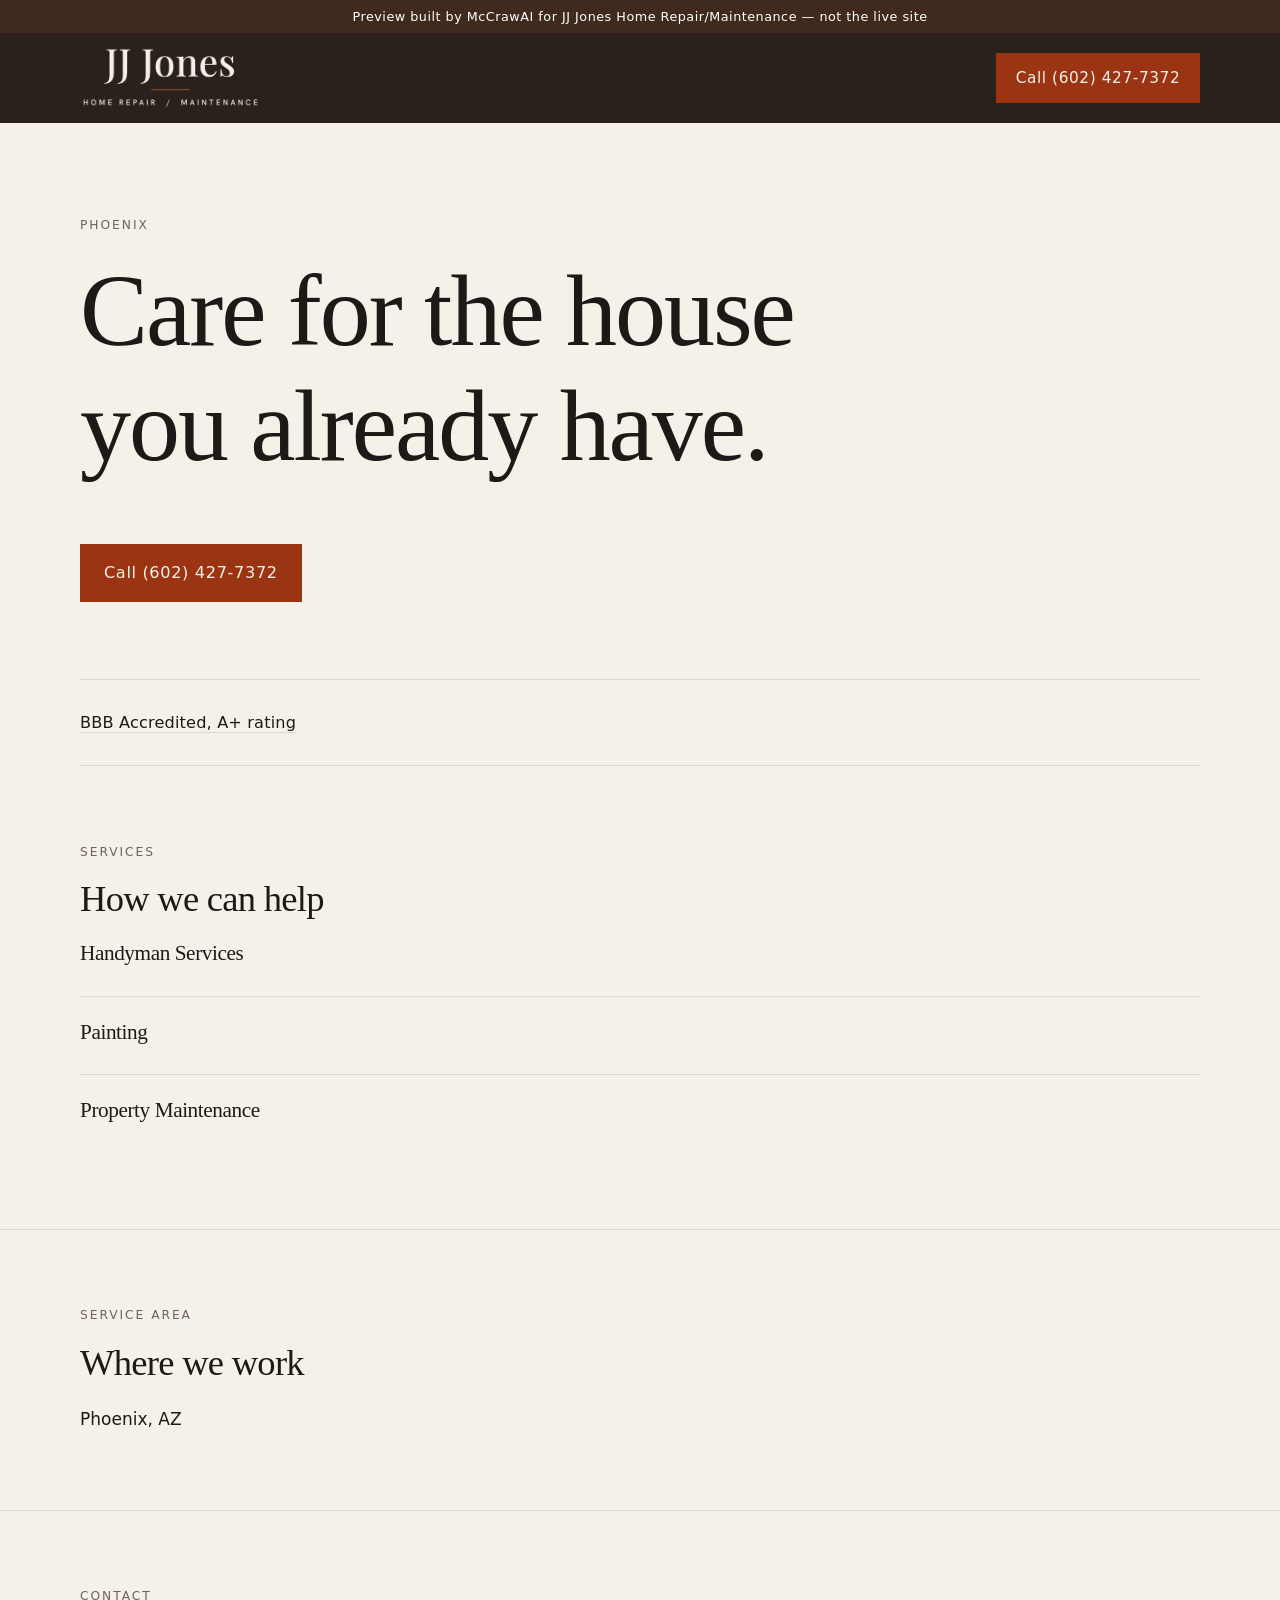
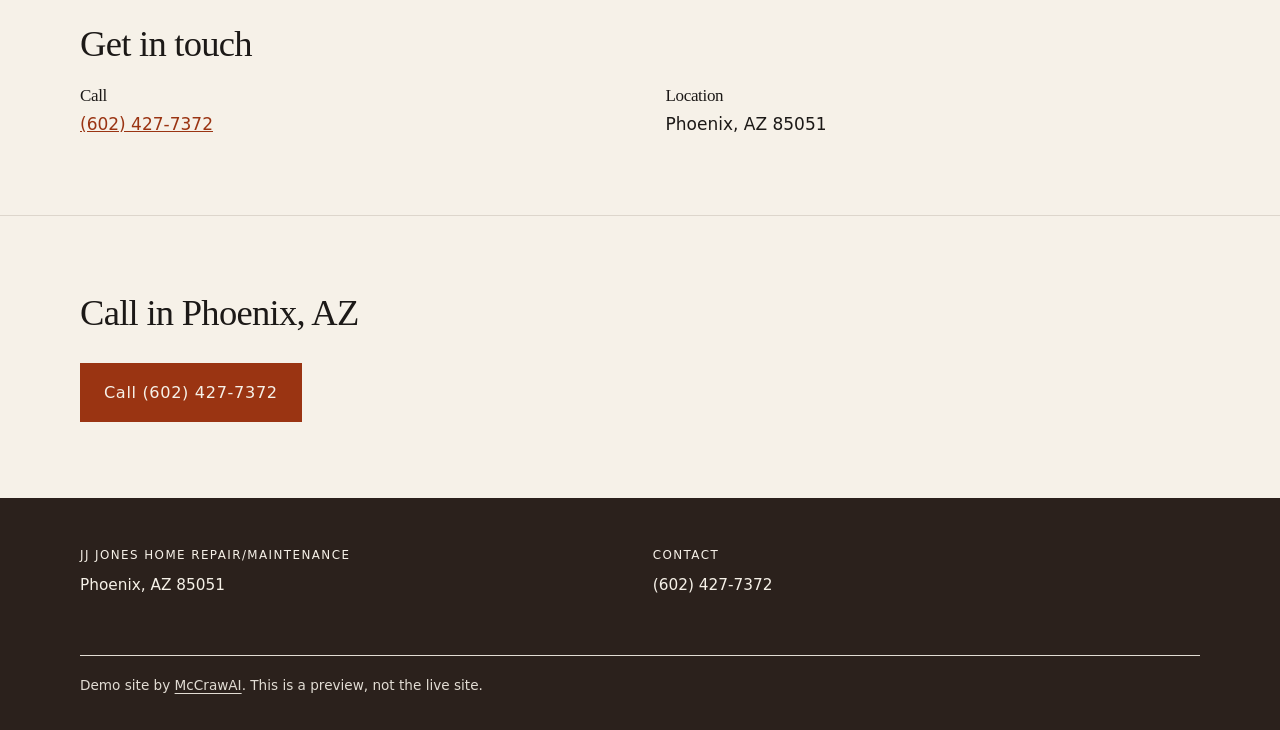
==== commit 585f5811: "Publish preview demo for JJ Jones Home Repair/Maintenance" ====
--- a/index.html
+++ b/index.html
@@ -12,21 +12,21 @@
 <meta property="og:description" content="JJ Jones Home Repair/Maintenance in Phoenix, AZ 85051 — Care for the house you already have. Call (602) 427-7372.">
 <meta property="og:type" content="website">
 <meta property="og:url" content="https://mccrawaiops.github.io/demo-jj-home-repair/">
-
+<meta property="og:image" content="https://mccrawaiops.github.io/demo-jj-home-repair/img/logo.png">
 <meta name="twitter:card" content="summary">
-<meta name="theme-color" content="#f3efe8">
+<meta name="theme-color" content="#F6F1E8">
 <link rel="icon" href="img/favicon.png" type="image/png">
 <link rel="apple-touch-icon" href="img/favicon.png">
 
 <link rel="stylesheet" href="styles.css">
-<script type="application/ld+json">{"@context":"https://schema.org","@graph":[{"@type":"LocalBusiness","@id":"https://mccrawaiops.github.io/demo-jj-home-repair/#business","name":"JJ Jones Home Repair/Maintenance","url":"https://mccrawaiops.github.io/demo-jj-home-repair/","telephone":"+16024277372","address":{"@type":"PostalAddress","addressLocality":"Phoenix","addressRegion":"AZ","postalCode":"85051","addressCountry":"US"},"areaServed":[{"@type":"Place","name":"Phoenix, AZ"}]},{"@type":"WebPage","@id":"https://mccrawaiops.github.io/demo-jj-home-repair/","url":"https://mccrawaiops.github.io/demo-jj-home-repair/","name":"JJ Jones Home Repair/Maintenance","about":{"@id":"https://mccrawaiops.github.io/demo-jj-home-repair/#business"}}]}</script>
+<script type="application/ld+json">{"@context":"https://schema.org","@graph":[{"@type":"LocalBusiness","@id":"https://mccrawaiops.github.io/demo-jj-home-repair/#business","name":"JJ Jones Home Repair/Maintenance","url":"https://mccrawaiops.github.io/demo-jj-home-repair/","telephone":"+16024277372","address":{"@type":"PostalAddress","addressLocality":"Phoenix","addressRegion":"AZ","postalCode":"85051","addressCountry":"US"},"areaServed":[{"@type":"Place","name":"Phoenix, AZ"}],"logo":"https://mccrawaiops.github.io/demo-jj-home-repair/img/logo.png"},{"@type":"WebPage","@id":"https://mccrawaiops.github.io/demo-jj-home-repair/","url":"https://mccrawaiops.github.io/demo-jj-home-repair/","name":"JJ Jones Home Repair/Maintenance","about":{"@id":"https://mccrawaiops.github.io/demo-jj-home-repair/#business"}}]}</script>
 </head>
 <body class="layout-typographic base-light">
 <div class="preview-ribbon">Preview built by McCrawAI for JJ Jones Home Repair/Maintenance — not the live site</div>
 <a class="skip" href="#main">Skip to content</a>
 <header class="top" id="top">
   <div class="wrap bar">
-    <a href="index.html" class="brand"><span class="wordmark">JJ Jones Home Repair/Maintenance</span></a>
+    <a href="index.html" class="brand"><img src="img/logo.png" width="800" height="283" alt="JJ Jones Home Repair/Maintenance"></a>
     <a class="callbtn" href="tel:+16024277372">Call (602) 427-7372</a>
   </div>
 </header>
--- a/styles.css
+++ b/styles.css
@@ -1,22 +1,28 @@
-@font-face{font-family:'Source Serif 4';font-style:normal;font-weight:200 900;font-display:swap;src:url('fonts/source-serif-4.woff2') format('woff2')}
-@font-face{font-family:'Source Sans 3';font-style:normal;font-weight:200 900;font-display:swap;src:url('fonts/source-sans-3.woff2') format('woff2')}
-:root{--font-head:'Source Serif 4', Georgia, "Times New Roman", serif;--font-body:'Source Sans 3', system-ui, -apple-system, sans-serif;}
+@font-face{font-family:'Playfair Display';font-style:normal;font-weight:400 900;font-display:swap;src:url('fonts/playfair-display.woff2') format('woff2')}
+@font-face{font-family:'Hanken Grotesk';font-style:normal;font-weight:100 900;font-display:swap;src:url('fonts/hanken-grotesk.woff2') format('woff2')}
+:root{--font-head:'Playfair Display', Georgia, "Times New Roman", serif;--font-body:'Hanken Grotesk', system-ui, -apple-system, sans-serif;}
 
 /* Prospect demo styles. Two typefaces per site, injected as --font-head and --font-body. */
 :root{
-  --primary:#1c1917;
-  --accent:#8a3d2a;
-  --bg:#f3efe8;
-  --ink:#1c1917;
-  --muted:#6b645c;
-  --paper:#fffcf7;
-  --line:#ddd6cc;
-  --header:#f3efe8;
-  --header-ink:#1c1917;
+  --primary:#1C1917;
+  --accent:#9A3412;
+  --bg:#F6F1E8;
+  --ink:#1C1917;
+  --muted:#6B645C;
+  --paper:#FFFcf7;
+  --line:#DDD6CC;
+  --header:#2B211C;
+  --header-ink:#F6F1E8;
+  --btn-ink:#F6F1E8;
+  --secondary:#2B211C;
+  --footer:#2B211C;
+  --footer-ink:#F6F1E8;
+  --logo-h:64px;
+  --logo-max-w:280px;
   --ribbon:#3f2a1d;
   --font-head:Georgia,"Iowan Old Style","Times New Roman",serif;
   --font-body:system-ui,-apple-system,"Segoe UI",sans-serif;
-  --header-h:4.25rem;
+  --header-h:calc(var(--logo-h) + 1.5rem);
 }
 *,*::before,*::after{box-sizing:border-box}
 html{font-size:17px;-webkit-text-size-adjust:100%}
@@ -75,11 +81,11 @@
   padding:.6rem 0;
 }
 .brand{display:flex;align-items:center;gap:.8rem;text-decoration:none;color:var(--header-ink);min-width:0}
-.brand img{height:44px;width:auto;max-width:200px}
+.brand img{height:var(--logo-h);width:auto;max-width:var(--logo-max-w)}
 .wordmark{font-family:var(--font-head);font-weight:500;font-size:1.05rem;line-height:1.2;letter-spacing:-0.02em}
 .callbtn{
   background:var(--accent);
-  color:#fff;
+  color:var(--btn-ink);
   text-decoration:none;
   font-weight:500;
   font-size:.9rem;
@@ -109,7 +115,7 @@
 .btn{
   display:inline-block;
   background:var(--accent);
-  color:#fff;
+  color:var(--btn-ink);
   text-decoration:none;
   font-weight:500;
   font-size:.95rem;
@@ -155,7 +161,7 @@
 .hero-bleed h1,.hero-bleed .eyebrow,.hero-bleed .lead{color:#f8f6f1}
 .hero-bleed .eyebrow{color:rgba(248,246,241,.78)}
 .hero-bleed .lead{color:rgba(248,246,241,.86)}
-.hero-bleed .btn{background:#fff;color:#161412;border-color:#fff}
+.hero-bleed .btn{background:var(--accent);color:var(--btn-ink);border-color:var(--accent)}
 @keyframes hero-settle{from{transform:scale(1.08);opacity:.7}to{transform:scale(1.04);opacity:1}}
 @keyframes fade-up{from{opacity:0;transform:translateY(.6rem)}to{opacity:1;transform:none}}
 .hero-bleed .hero-copy{animation:fade-up 1s ease both .2s}
@@ -259,12 +265,12 @@
 .cta-band{padding:4.5rem 0;border-top:1px solid var(--line)}
 .cta-band h2{max-width:16ch}
 
-.foot{padding:3rem 0 2rem;font-size:.9rem;color:var(--muted)}
-.foot a{color:var(--ink);text-decoration:none}
+.foot{padding:3rem 0 2rem;font-size:.9rem;background:var(--footer);color:var(--footer-ink)}
+.foot a{color:var(--footer-ink);text-decoration:none}
 .cols{display:grid;gap:1.5rem;grid-template-columns:repeat(auto-fit,minmax(160px,1fr))}
-.foot h3{color:var(--ink);font-family:var(--font-body);font-size:.7rem;letter-spacing:.12em;text-transform:uppercase;font-weight:500;margin:0 0 .6rem}
-.credit{margin-top:2.5rem;padding-top:1.1rem;border-top:1px solid var(--line);font-size:.8rem;color:var(--muted)}
-.credit a{color:var(--muted);text-decoration:underline;text-underline-offset:3px}
+.foot h3{color:var(--footer-ink);font-family:var(--font-body);font-size:.7rem;letter-spacing:.12em;text-transform:uppercase;font-weight:500;margin:0 0 .6rem}
+.credit{margin-top:2.5rem;padding-top:1.1rem;border-top:1px solid currentColor;opacity:.9;font-size:.8rem}
+.credit a{color:inherit;text-decoration:underline;text-underline-offset:3px}
 
 /* Dark bases */
 .base-dark{background:var(--bg);color:var(--ink)}
